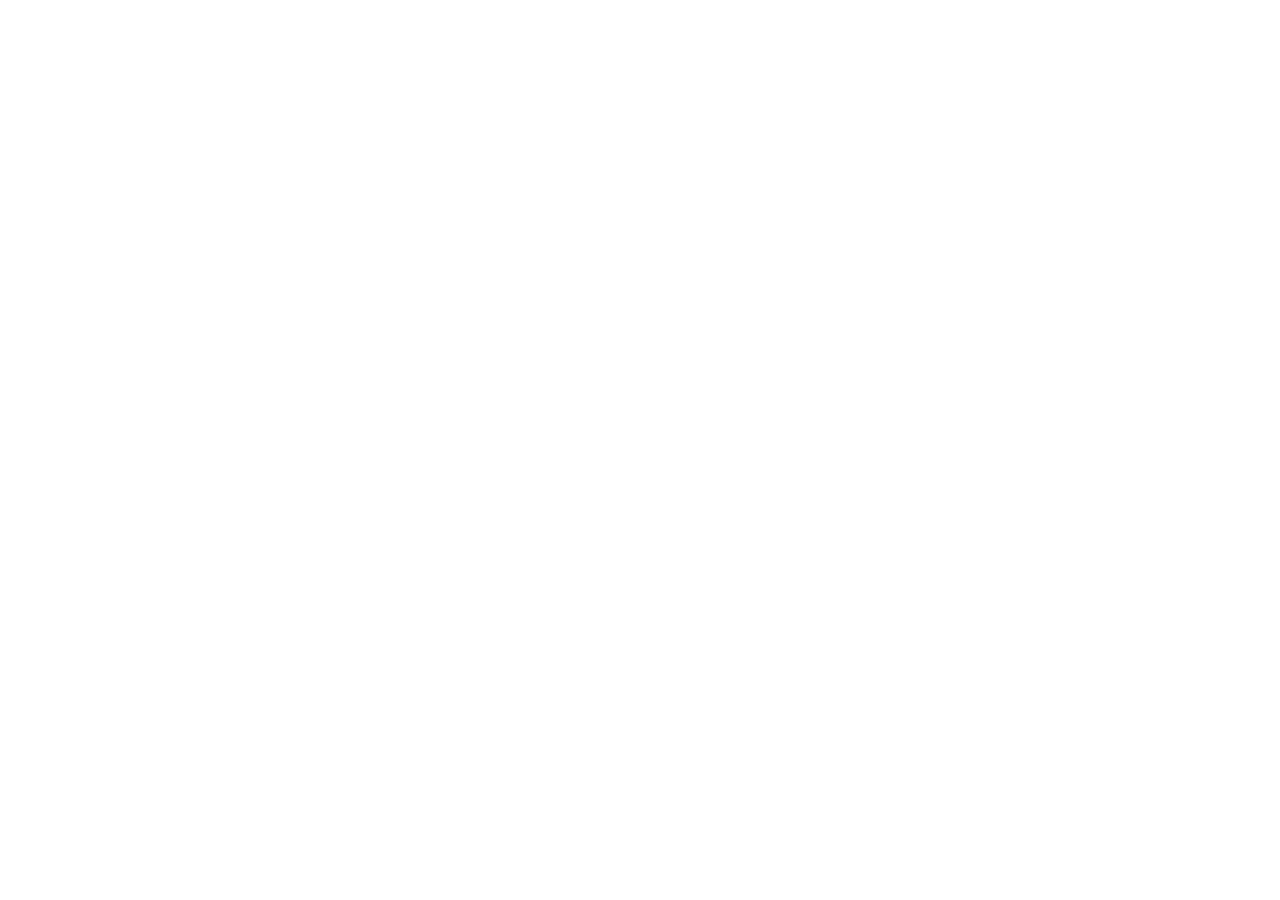
==== index.html @ 567edfd0 "Test implementation, html progress" ====
<!DOCTYPE html>
<html lang="en">
<head>
    <meta charset="UTF-8">
    <meta name="viewport" content="width=device-width, initial-scale=1.0">
    <title>Lo-Fi ChillSpace</title>
    <meta name="description" content="A cozy digital space to study, rela, and enjoy peaceful moments.">
</head>
<body>
    
</body>
</html>
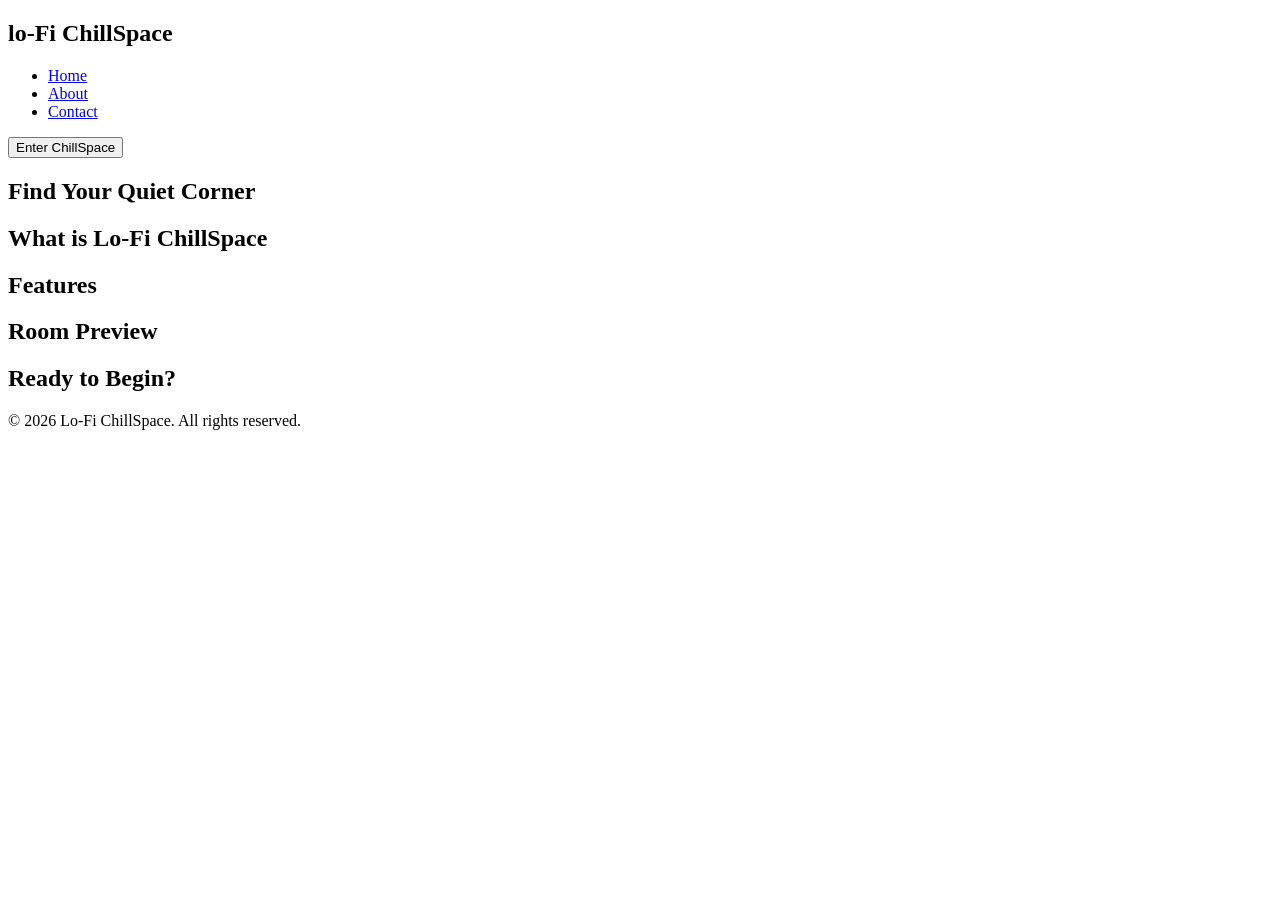
==== commit a392b695: "a" ====
--- a/index.html
+++ b/index.html
@@ -7,6 +7,41 @@
     <meta name="description" content="A cozy digital space to study, rela, and enjoy peaceful moments.">
 </head>
 <body>
-    
+    <header>
+        <nav>
+            <h1>lo-Fi ChillSpace</h1>
+
+            <ul>
+                <li><a href="index.html">Home</a></li>
+                <li><a href="about.html">About</a></li>
+                <li><a href="contact.html">Contact</a></li>
+            </ul>
+
+            <button>Enter ChillSpace</button>
+        </nav>
+    </header>
+
+    <main>
+        <section>
+            <h2>Find Your Quiet Corner</h2>
+        </section>
+        <section>
+            <h2>What is Lo-Fi ChillSpace</h2>
+        </section>
+        <section>
+            <h2>Features</h2>
+        </section>
+        <section>
+            <h2>Room Preview</h2>
+        </section>
+        <section>
+            <h2>Ready to Begin?</h2>
+        </section>
+    </main>
+
+    <footer>
+        <p>&copy; 2026 Lo-Fi ChillSpace. All rights reserved.</p>
+    </footer>
 </body>
+
 </html>
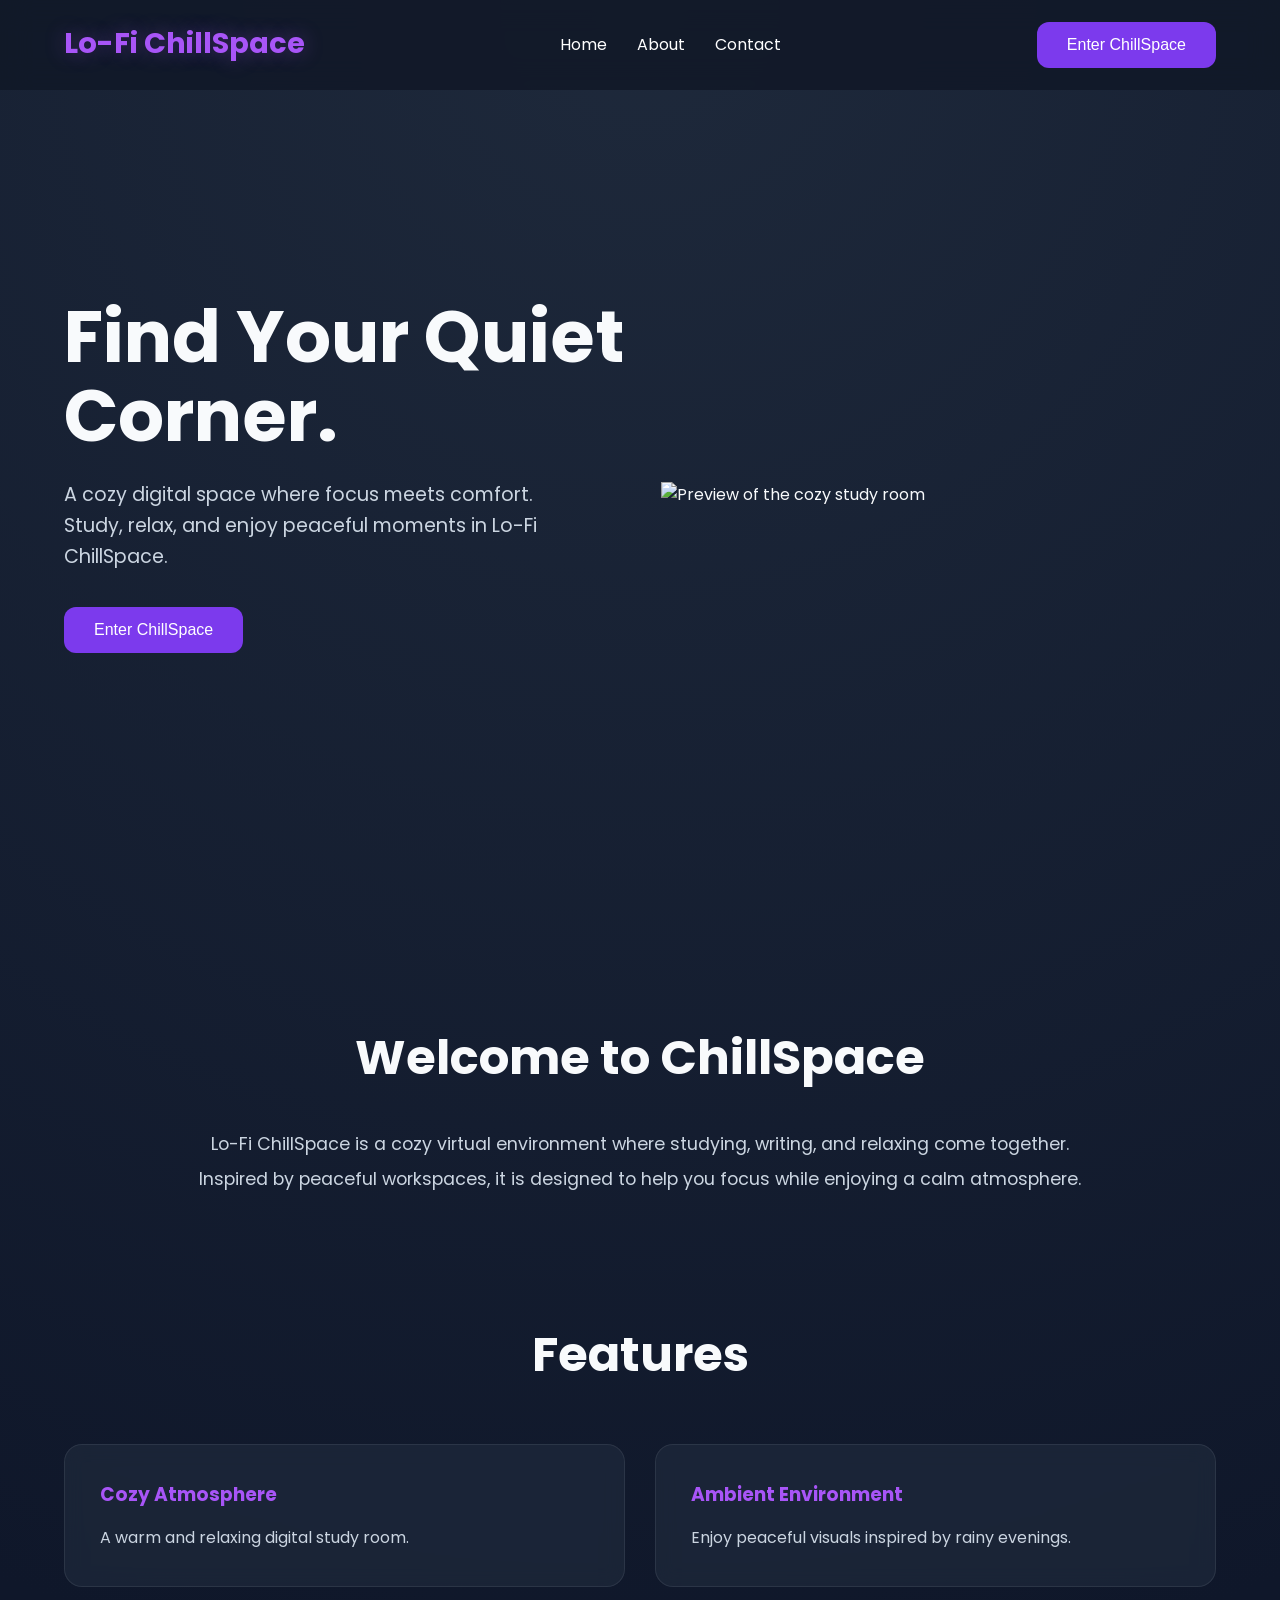
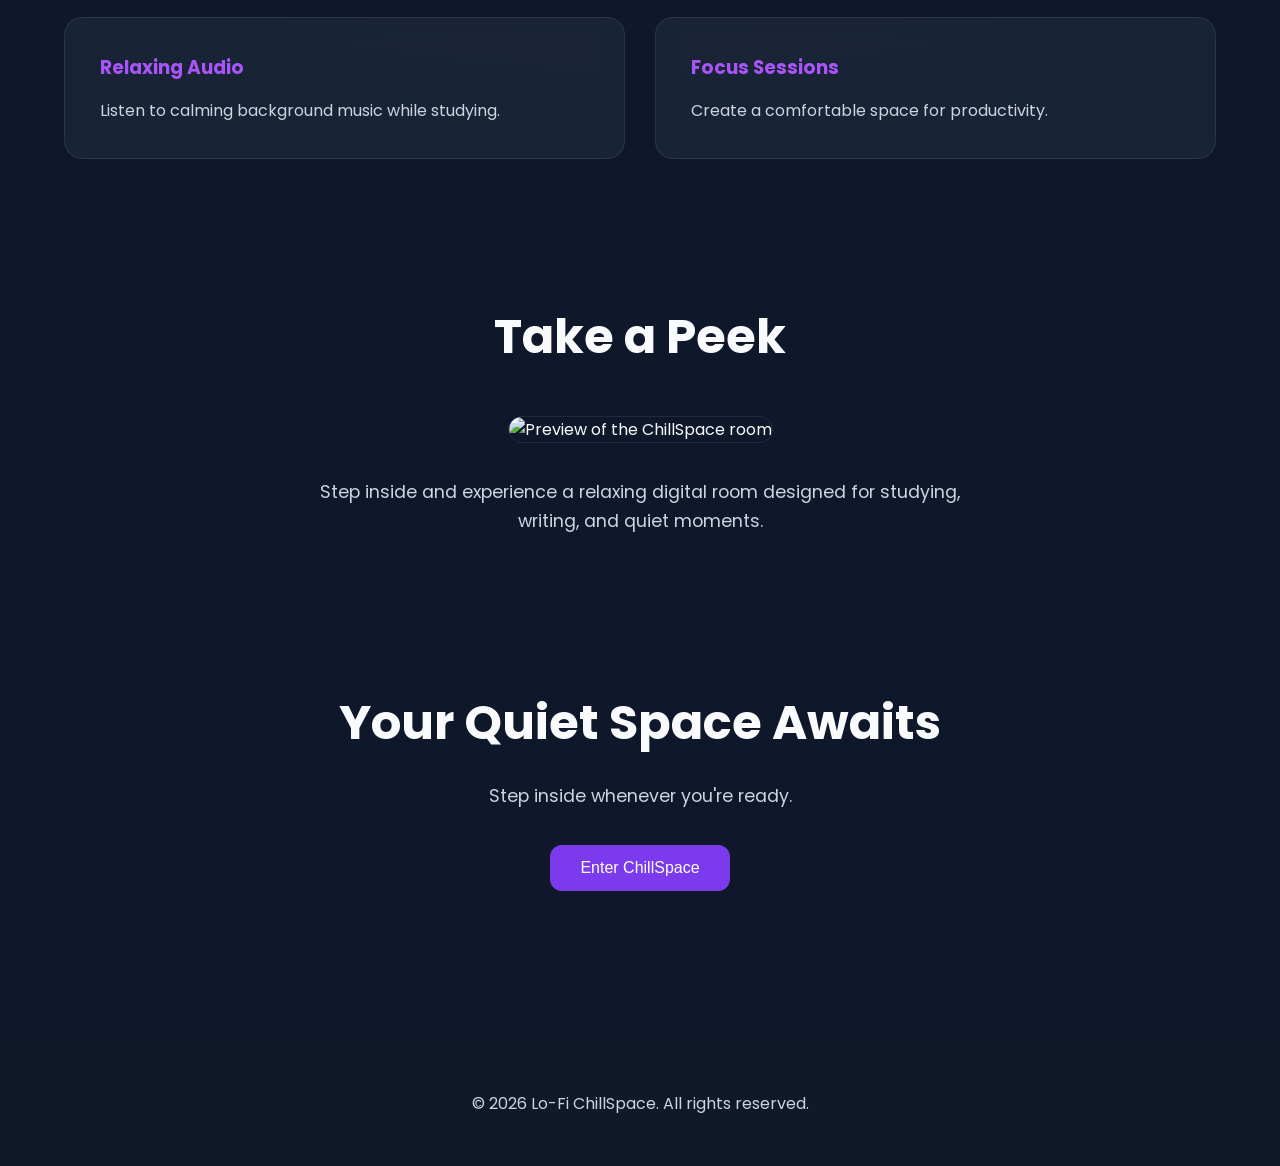
==== commit 9e963fcc: "Midpoint, added 4 htmls and working for the room" ====
--- a/index.html
+++ b/index.html
@@ -4,12 +4,16 @@
     <meta charset="UTF-8">
     <meta name="viewport" content="width=device-width, initial-scale=1.0">
     <title>Lo-Fi ChillSpace</title>
-    <meta name="description" content="A cozy digital space to study, rela, and enjoy peaceful moments.">
+    <meta name="description" content="A cozy digital space to study, relax, and enjoy peaceful moments.">
+    <link rel="stylesheet" href="css/style.css">
+    <link rel="icon" href="images/favicon.ico">
 </head>
+
 <body>
+
     <header>
         <nav>
-            <h1>lo-Fi ChillSpace</h1>
+            <h1>Lo-Fi ChillSpace</h1>
 
             <ul>
                 <li><a href="index.html">Home</a></li>
@@ -17,25 +21,91 @@
                 <li><a href="contact.html">Contact</a></li>
             </ul>
 
-            <button>Enter ChillSpace</button>
+            <a href="room.html">
+                <button>Enter ChillSpace</button>
+            </a>
         </nav>
     </header>
 
     <main>
-        <section>
-            <h2>Find Your Quiet Corner</h2>
+
+        <section id="hero">
+            <div class="hero-left">
+                <h2>Find Your Quiet Corner.</h2>
+                <p>
+                    A cozy digital space where focus meets comfort.
+                    Study, relax, and enjoy peaceful moments in
+                    Lo-Fi ChillSpace.
+                </p>
+                <a href="room.html">
+                    <button>Enter ChillSpace</button>
+                </a>
+            </div>
+
+            <div class="hero-right">
+                <img src="images/hero-placeholder.png"
+                     alt="Preview of the cozy study room">
+            </div>
         </section>
-        <section>
-            <h2>What is Lo-Fi ChillSpace</h2>
+
+        <section id="about">
+            <h2>Welcome to ChillSpace</h2>
+            <p>
+                Lo-Fi ChillSpace is a cozy virtual environment where studying,
+                writing, and relaxing come together. Inspired by peaceful
+                workspaces, it is designed to help you focus while enjoying
+                a calm atmosphere.
+            </p>
         </section>
-        <section>
+
+        <section id="features">
+
             <h2>Features</h2>
+
+            <div class="feature-grid">
+
+            <article>
+                <h3> Cozy Atmosphere</h3>
+                <p>A warm and relaxing digital study room.</p>
+            </article>
+
+            <article>
+                <h3> Ambient Environment</h3>
+                <p>Enjoy peaceful visuals inspired by rainy evenings.</p>
+            </article>
+
+            <article>
+                <h3> Relaxing Audio</h3>
+                <p>Listen to calming background music while studying.</p>
+            </article>
+
+            <article>
+                <h3> Focus Sessions</h3>
+                <p>Create a comfortable space for productivity.</p>
+            </article>
+        </div>
+
+    </section>
+
+
+        <section id="preview">
+            <h2>Take a Peek</h2>
+            <img src="images/room-placeholder.png"
+                 alt="Preview of the ChillSpace room">
+            <p>
+                Step inside and experience a relaxing digital room
+                designed for studying, writing, and quiet moments.
+            </p>
         </section>
-        <section>
-            <h2>Room Preview</h2>
-        </section>
-        <section>
-            <h2>Ready to Begin?</h2>
+
+        <section id="cta">
+            <h2>Your Quiet Space Awaits</h2>
+            <p>
+                Step inside whenever you're ready.
+            </p>
+            <a href="room.html">
+                <button>Enter ChillSpace</button>
+            </a>
         </section>
     </main>
 
@@ -43,5 +113,4 @@
         <p>&copy; 2026 Lo-Fi ChillSpace. All rights reserved.</p>
     </footer>
 </body>
-
 </html>
--- a/css/style.css
+++ b/css/style.css
@@ -0,0 +1,523 @@
+@import url('https://fonts.googleapis.com/css2?family=Poppins:wght@300;400;500;600;700&display=swap');
+
+*{
+    margin:0;
+    padding:0;
+    box-sizing:border-box;
+}
+
+html{
+    scroll-behavior:smooth;
+}
+
+body{
+    font-family:'Poppins',sans-serif;
+    background:
+    radial-gradient(circle at top,#1E293B 0%,#0F172A 60%);
+    color:#F8FAFC;
+    line-height:1.6;
+}
+
+header{
+    background:rgba(17,24,39,.85);
+    backdrop-filter:blur(15px);
+    position:sticky;
+    top:0;
+    z-index:1000;
+}
+
+nav{
+    width:90%;
+    max-width:1200px;
+    margin:auto;
+    display:flex;
+    justify-content:space-between;
+    align-items:center;
+    padding:22px 0;
+
+}
+
+nav h1{
+    color:#A855F7;
+    font-size:1.8rem;
+    font-weight:700;
+    text-shadow:0 0 20px rgba(168,85,247,.35);
+    transform:translateY(-2px);
+}
+
+nav ul{
+
+    list-style:none;
+    display:flex;
+    gap:30px;
+
+}
+
+nav a{
+    color:white;
+    text-decoration:none;
+
+    position:relative;
+
+    transition:.3s;
+}
+
+nav a::after{
+    content:"";
+
+    position:absolute;
+
+    left:0;
+    bottom:-6px;
+
+    width:0;
+    height:2px;
+
+    background:#38BDF8;
+
+    transition:.3s;
+}
+
+nav a:hover{
+    color:#38BDF8;
+}
+
+nav a:hover::after{
+    width:100%;
+}
+
+button{
+    background:#7C3AED;
+    color:white;
+    border:none;
+    border-radius:12px;
+    padding:14px 30px;
+
+    cursor:pointer;
+
+    font-size:1rem;
+    font-weight:500;
+    transition:.3s;
+}
+
+button:hover{
+    background:#6D28D9;
+    transform:translateY(-4px);
+    box-shadow:0 10px 25px rgba(124,58,237,.35);
+} 
+
+
+#hero{
+    width:90%;
+    max-width:1200px;
+    min-height:90vh;
+
+    margin:auto;
+
+    display:flex;
+    justify-content:space-between;
+    align-items:center;
+    gap:30px;
+}
+
+.hero-left h2{
+    font-size:4.5rem;;
+    line-height:1.1;
+    margin-bottom:25px;
+}
+
+.hero-left p{
+    font-size:1.2rem;
+    color:#CBD5E1;
+    max-width:480px;
+    margin-bottom:35px;
+}
+
+.hero-right{
+    flex:1;
+    display:flex;
+    justify-content:center;
+    align-items:center;
+}
+
+.hero-right img{
+    width:100%;
+    max-width:550px;
+}
+
+.hero-left{
+    flex:1;
+    animation:fadeUp .8s ease;
+    margin-top:-40px;
+}
+
+.hero-right{
+    animation:fadeUp 1.2s ease;
+}
+
+@keyframes fadeUp{
+
+    from{
+        opacity:0;
+        transform:translateY(40px);
+    }
+
+    to{
+        opacity:1;
+        transform:translateY(0);
+    }
+}
+
+footer{
+
+    margin-top:100px;
+    padding:50px;
+    text-align:center;
+    color:#CBD5E1;
+    background:#111827;
+
+}
+
+/*======ABOUT=====*/
+
+#about{
+
+    width:90%;
+    max-width:900px;
+    margin:120px auto;
+    text-align:center;
+
+}
+
+#about h2{
+
+    font-size:3rem;
+    margin-bottom:30px;
+
+}
+
+#about p{
+
+    color:#CBD5E1;
+    font-size:1.1rem;
+    line-height:2;
+
+}
+
+/*======FEATURES=====*/
+
+#features{
+
+    width:90%;
+    max-width:1200px;
+    margin:120px auto;
+
+}
+
+#features h2{
+
+    text-align:center;
+    margin-bottom:50px;
+    font-size:3rem;
+
+}
+
+.feature-grid{
+
+    display:grid;
+    grid-template-columns:repeat(2,1fr);
+    gap:30px;
+
+}
+
+.feature-grid article{
+
+    background:rgba(30,41,59,.75);
+    backdrop-filter:blur(10px);
+    border:1px solid rgba(255,255,255,.08);
+    border-radius:18px;
+    padding:35px;
+    transition:.3s;
+
+}
+
+.feature-grid article:hover{
+
+    transform:translateY(-8px);
+    box-shadow:0 15px 35px rgba(0,0,0,.35);
+
+}
+
+.feature-grid h3{
+
+    margin-bottom:15px;
+    color:#A855F7;
+
+}
+
+.feature-grid p{
+
+    color:#CBD5E1;
+
+}
+
+/*======PREVIEW=====*/
+
+#preview{
+
+    width:90%;
+    max-width:1000px;
+    margin:140px auto;
+    text-align:center;
+
+}
+
+#preview h2{
+
+    font-size:3rem;
+    margin-bottom:40px;
+
+}
+
+#preview img{
+
+    width:100%;
+    max-width:750px;
+    border-radius:20px;
+    margin-bottom:35px;
+    border:1px solid rgba(255,255,255,.08);
+
+}
+
+#preview p{
+
+    color:#CBD5E1;
+    max-width:700px;
+    margin:auto;
+    font-size:1.1rem;
+
+}
+
+/*======CTA=====*/
+
+#cta{
+
+    width:90%;
+    max-width:900px;
+    margin:150px auto;
+    text-align:center;
+
+}
+
+#cta h2{
+
+    font-size:3rem;
+    margin-bottom:20px;
+
+}
+
+#cta p{
+
+    color:#CBD5E1;
+    margin-bottom:35px;
+    font-size:1.1rem;
+
+}
+
+@media(max-width:900px){
+
+    nav{
+
+        flex-direction:column;
+        gap:20px;
+
+    }
+
+    #hero{
+
+        flex-direction:column;
+        text-align:center;
+
+    }
+
+    .hero-left h2{
+
+        font-size:3rem;
+
+    }
+
+    .hero-left p{
+
+        margin:auto auto 35px;
+
+    }
+
+    .feature-grid{
+
+        grid-template-columns:1fr;
+
+    }
+}
+
+/*======ABOUT PAGE (about.html)=====*/
+
+#about-hero,
+#our-story,
+#our-mission{
+
+    width:90%;
+    max-width:900px;
+    margin:120px auto;
+    text-align:center;
+
+}
+
+#about-hero h2,
+#our-story h2,
+#our-mission h2{
+
+    font-size:3rem;
+    margin-bottom:25px;
+
+}
+
+#about-hero p,
+#our-story p,
+#our-mission p{
+
+    color:#CBD5E1;
+    line-height:2;
+    font-size:1.1rem;
+
+}
+
+#future-features{
+
+    width:90%;
+    max-width:1200px;
+    margin:120px auto;
+
+}
+
+#future-features h2{
+
+    text-align:center;
+    margin-bottom:60px;
+
+}
+
+/*======CONTACT PAGE (contact.html)=====*/
+
+#contact-hero{
+
+    width:90%;
+    max-width:900px;
+    margin:120px auto;
+    text-align:center;
+
+}
+
+#contact-hero h2{
+
+    font-size:3rem;
+    margin-bottom:25px;
+
+}
+
+#contact-hero p{
+
+    color:#CBD5E1;
+    font-size:1.1rem;
+    line-height:2;
+
+}
+
+#contact-form{
+
+    width:90%;
+    max-width:700px;
+    margin:80px auto;
+
+}
+
+form{
+
+    display:flex;
+    flex-direction:column;
+    gap:20px;
+
+}
+
+label{
+
+    font-weight:600;
+
+}
+
+input,
+textarea{
+
+    background:#1E293B;
+    border:1px solid rgba(255,255,255,.1);
+    color:white;
+    padding:16px;
+    border-radius:12px;
+    font-size:1rem;
+    outline:none;
+    transition:.3s;
+
+}
+
+input:focus,
+textarea:focus{
+
+    border-color:#7C3AED;
+    box-shadow:0 0 15px rgba(124,58,237,.35);
+
+}
+
+textarea{
+
+    resize:vertical;
+
+}
+
+/*======ROOM PAGE (study-room.html)=====*/
+
+#study-room{
+    display:flex;
+    justify-content:center;
+    align-items:center;
+    padding:40px;
+
+}
+
+.room-background{
+    width: 100%;
+    height: 100vh;
+}
+
+.room-background img{
+    width:85%;
+    max-width:1200px;
+    height:auto;
+    display:block;
+    margin:auto;
+
+}
+
+.room-window{
+
+}
+
+.room-desk{
+
+}
+
+.room-companion{
+
+}
+
+.room-ui{
+
+}
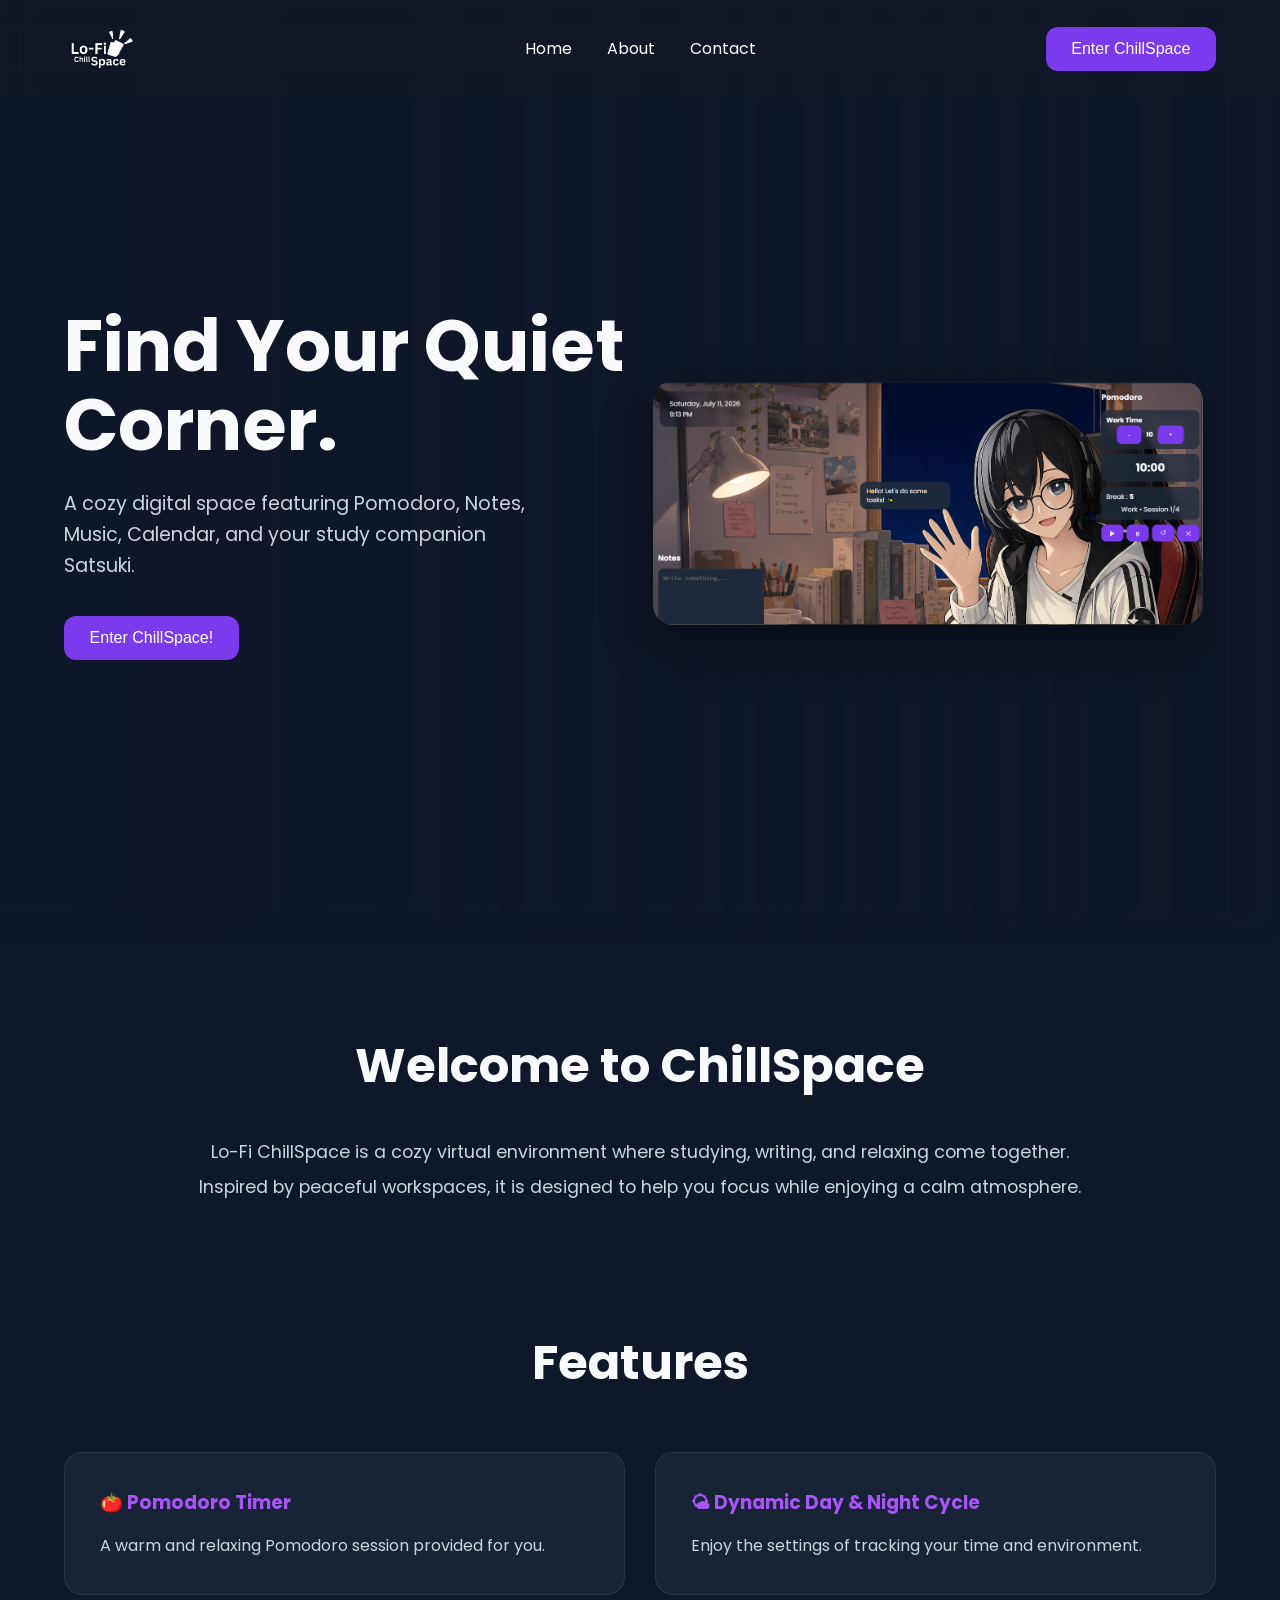
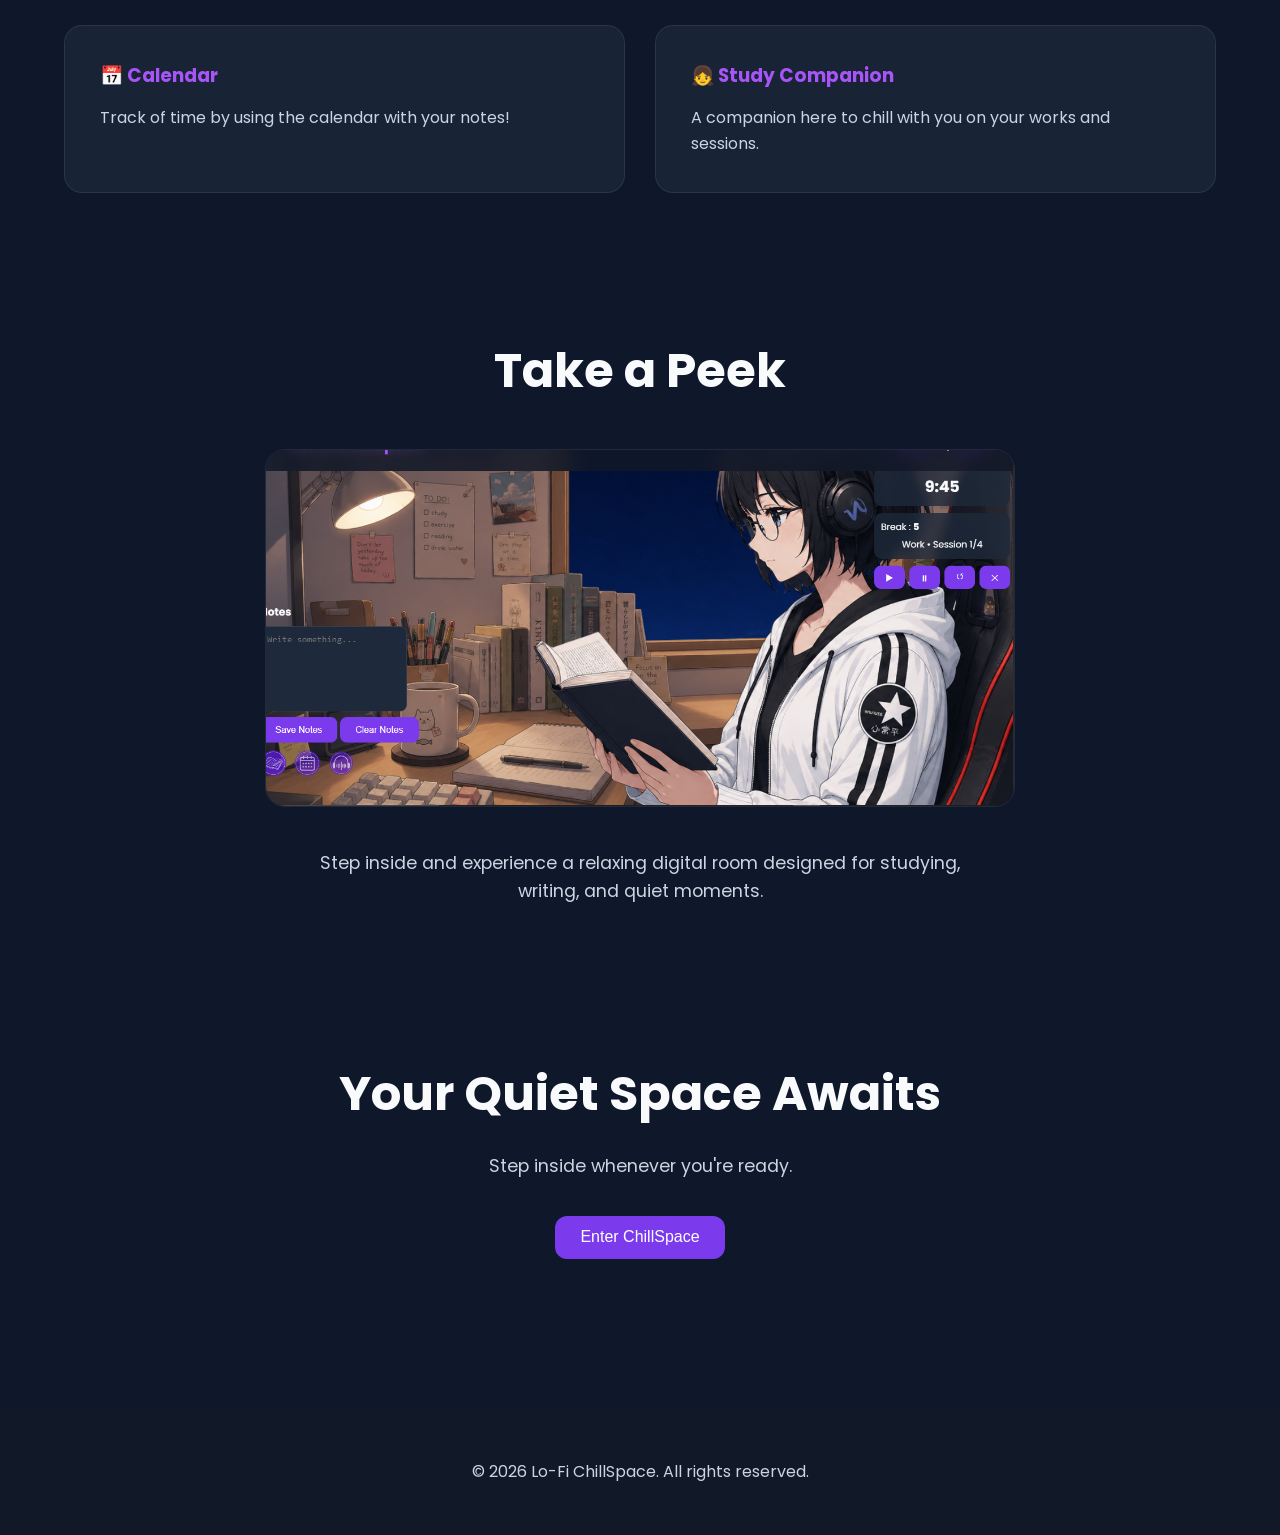
==== commit 217d9cc1: "Final Commit" ====
--- a/index.html
+++ b/index.html
@@ -1,5 +1,6 @@
 <!DOCTYPE html>
 <html lang="en">
+
 <head>
     <meta charset="UTF-8">
     <meta name="viewport" content="width=device-width, initial-scale=1.0">
@@ -9,11 +10,12 @@
     <link rel="icon" href="images/favicon.ico">
 </head>
 
-<body>
-
+<body class="home-page">
     <header>
         <nav>
-            <h1>Lo-Fi ChillSpace</h1>
+            <a href="index.html" class="logo"> <!--Logo SVG used here-->
+                <img src="image/logo/logo.png" alt="Lo-Fi ChillSpace">
+            </a>
 
             <ul>
                 <li><a href="index.html">Home</a></li>
@@ -33,18 +35,20 @@
             <div class="hero-left">
                 <h2>Find Your Quiet Corner.</h2>
                 <p>
-                    A cozy digital space where focus meets comfort.
-                    Study, relax, and enjoy peaceful moments in
-                    Lo-Fi ChillSpace.
+                    A cozy digital space featuring
+                    Pomodoro, Notes, Music,
+                    Calendar, and your study
+                    companion Satsuki.
                 </p>
                 <a href="room.html">
-                    <button>Enter ChillSpace</button>
+                    <button>Enter ChillSpace!</button>
                 </a>
             </div>
 
             <div class="hero-right">
-                <img src="images/hero-placeholder.png"
-                     alt="Preview of the cozy study room">
+
+                <img class="hero-preview" src="image/images/preview.png" alt="Preview">
+
             </div>
         </section>
 
@@ -64,34 +68,33 @@
 
             <div class="feature-grid">
 
-            <article>
-                <h3> Cozy Atmosphere</h3>
-                <p>A warm and relaxing digital study room.</p>
-            </article>
+                <article>
+                    <h3> 🍅 Pomodoro Timer</h3>
+                    <p>A warm and relaxing Pomodoro session provided for you.</p>
+                </article>
 
-            <article>
-                <h3> Ambient Environment</h3>
-                <p>Enjoy peaceful visuals inspired by rainy evenings.</p>
-            </article>
+                <article>
+                    <h3> 🌤 Dynamic Day & Night Cycle</h3>
+                    <p>Enjoy the settings of tracking your time and environment.</p>
+                </article>
 
-            <article>
-                <h3> Relaxing Audio</h3>
-                <p>Listen to calming background music while studying.</p>
-            </article>
+                <article>
+                    <h3>📅 Calendar</h3>
+                    <p>Track of time by using the calendar with your notes!</p>
+                </article>
 
-            <article>
-                <h3> Focus Sessions</h3>
-                <p>Create a comfortable space for productivity.</p>
-            </article>
-        </div>
+                <article>
+                    <h3>👧 Study Companion</h3>
+                    <p>A companion here to chill with you on your works and sessions.</p>
+                </article>
+            </div>
 
-    </section>
+        </section>
 
 
         <section id="preview">
             <h2>Take a Peek</h2>
-            <img src="images/room-placeholder.png"
-                 alt="Preview of the ChillSpace room">
+            <img src="image/images/sneakpeak.png" alt="Preview of the ChillSpace room">
             <p>
                 Step inside and experience a relaxing digital room
                 designed for studying, writing, and quiet moments.
@@ -113,4 +116,5 @@
         <p>&copy; 2026 Lo-Fi ChillSpace. All rights reserved.</p>
     </footer>
 </body>
+
 </html>
--- a/css/style.css
+++ b/css/style.css
@@ -18,6 +18,67 @@
     line-height:1.6;
 }
 
+body.about-page{
+    position:relative;
+    background:#0f172a;
+    overflow-x:hidden;
+
+}
+
+body.about-page::before{
+    content:"";
+    position:fixed;
+    inset:0;
+    background:
+        linear-gradient(
+            rgba(15,23,42,.78),
+            rgba(15,23,42,.78)
+        ),
+        url("image/images/preview.png")
+        center center/cover
+        no-repeat;
+    filter:blur(12px)
+           brightness(.55);
+    transform:scale(1.08);
+    z-index:-2;
+}
+
+body.about-page::after{
+    content:"";
+    position:fixed;
+    inset:0;
+    background:
+        rgba(15,23,42,.35);
+    z-index:-1;
+}
+
+body.about-page::before{
+    content:"";
+    position:fixed;
+    inset:0;
+    background:
+        linear-gradient(
+            rgba(15,23,42,.78),
+            rgba(15,23,42,.78)
+        ),
+        url("../image/background/preview.png") center/cover no-repeat;
+    filter: blur(12px) brightness(.55);
+    transform: scale(1.08);
+    z-index:-2;
+    pointer-events:none;
+}
+
+#about-hero,
+#our-story,
+#our-mission,
+#future-features{
+    background:rgba(15,23,42,.35);
+    backdrop-filter:blur(10px);
+    border-radius:24px;
+    padding:60px;
+    margin-bottom:60px;
+}
+
 header{
     background:rgba(17,24,39,.85);
     backdrop-filter:blur(15px);
@@ -30,11 +91,59 @@
     width:90%;
     max-width:1200px;
     margin:auto;
-    display:flex;
-    justify-content:space-between;
+
+    display:grid;
+    grid-template-columns:220px 1fr 220px;
+
     align-items:center;
-    padding:22px 0;
-
+
+    padding:14px 0;
+}
+
+nav ul{
+    display:flex;
+    justify-content:center;
+    gap:35px;
+    list-style:none;
+}
+
+nav > a:last-child{
+    justify-self:end;
+}
+
+body.home-page{
+    position:relative;
+    background:#0f172a;
+    overflow-x:hidden;
+}
+
+body.home-page::before{
+    content:"";
+    position:fixed;
+    inset:0;
+    background:
+        linear-gradient(
+            to right,
+            rgba(15,23,42,.96) 0%,
+            rgba(15,23,42,.90) 30%,
+            rgba(15,23,42,.65) 55%,
+            rgba(15,23,42,.20) 80%,
+            rgba(15,23,42,0) 100%
+        ),
+        url("../image/background/preview.png") center/cover no-repeat;
+    filter: blur(8px) saturate(1.05);
+    transform: scale(1.06);
+    z-index:-2;
+    pointer-events:none;
+}
+
+body.home-page::after{
+    content:"";
+    position:fixed;
+    inset:0;
+    background:rgba(15,23,42,.35);
+    z-index:-1;
+    pointer-events:none;
 }
 
 nav h1{
@@ -45,13 +154,6 @@
     transform:translateY(-2px);
 }
 
-nav ul{
-
-    list-style:none;
-    display:flex;
-    gap:30px;
-
-}
 
 nav a{
     color:white;
@@ -91,7 +193,8 @@
     color:white;
     border:none;
     border-radius:12px;
-    padding:14px 30px;
+    padding:clamp(8px,1vw,14px)
+         clamp(16px,2vw,30px);
 
     cursor:pointer;
 
@@ -108,6 +211,8 @@
 
 
 #hero{
+    position:relative;
+
     width:90%;
     max-width:1200px;
     min-height:90vh;
@@ -117,7 +222,19 @@
     display:flex;
     justify-content:space-between;
     align-items:center;
-    gap:30px;
+
+    overflow:hidden;
+    border-radius:24px;
+}
+
+ 
+
+.hero-left,
+.hero-right{
+
+    position:relative;
+    z-index:1;
+
 }
 
 .hero-left h2{
@@ -168,14 +285,19 @@
     }
 }
 
+.hero-preview{
+    width:560px;
+    border-radius:20px;
+    box-shadow:
+        0 20px 50px rgba(0,0,0,.45);
+}
+
 footer{
-
     margin-top:100px;
     padding:50px;
     text-align:center;
     color:#CBD5E1;
     background:#111827;
-
 }
 
 /*======ABOUT=====*/
@@ -326,56 +448,33 @@
 
 @media(max-width:900px){
 
-    nav{
-
-        flex-direction:column;
-        gap:20px;
-
+    .notes-widget{
+        width:220px;
     }
 
-    #hero{
-
-        flex-direction:column;
-        text-align:center;
-
+    .pomodoro-widget{
+        width:180px;
     }
 
-    .hero-left h2{
-
-        font-size:3rem;
-
+    .calendar-widget{
+        width:240px;
     }
 
-    .hero-left p{
-
-        margin:auto auto 35px;
-
-    }
-
-    .feature-grid{
-
-        grid-template-columns:1fr;
-
-    }
-}
+}work 
 
 /*======ABOUT PAGE (about.html)=====*/
-
 #about-hero,
 #our-story,
 #our-mission{
-
     width:90%;
     max-width:900px;
     margin:120px auto;
     text-align:center;
-
 }
 
 #about-hero h2,
 #our-story h2,
 #our-mission h2{
-
     font-size:3rem;
     margin-bottom:25px;
 
@@ -407,7 +506,6 @@
 }
 
 /*======CONTACT PAGE (contact.html)=====*/
-
 #contact-hero{
 
     width:90%;
@@ -482,42 +580,243 @@
 
 }
 
-/*======ROOM PAGE (study-room.html)=====*/
+/*====== ROOM PAGE ======*/
 
 #study-room{
+    position:relative;
+    width:100%;
+    min-height:calc(100vh - 96px);
+    overflow:hidden;
+    padding:0;
+}
+
+.room-scene{
+    position:relative;
+    width:min(98vw, 1500px);
+    aspect-ratio:16/9;
+    margin:0 auto;
+    overflow:hidden;
+}
+
+.room-sky,
+.room-background{
+    position:absolute;
+    inset:0;
+}
+
+.room-sky img{
+    width:100%;
+    height:100%;
+    display:block;
+    object-fit:cover;
+}
+
+.room-background img{
+    width:100%;
+    height:100%;
+    object-fit:cover;
+    object-position:center;
+}
+
+.room-companion{
+    position:absolute;
+    right:8%;
+    bottom:0;
+    z-index:3;
+}
+
+.room-ui{
+    position:absolute;
+    inset:0;
+    z-index:10;
+    pointer-events:none;
+}
+
+/* CLOCK */
+
+.clock-widget{
+    position:absolute;
+    top:20px;
+    left:clamp(10px,2vw,25px);
+    pointer-events:auto;
+    background:linear-gradient(
+        to right,
+        rgba(12,18,32,.55) 0%,
+        rgba(12,18,32,.25) 55%,
+        rgba(12,18,32,0) 100%
+    );
+    backdrop-filter:blur(8px);
+    padding:18px 24px;
+    border-radius:18px;
+    color:whitesmoke;
+}
+
+/*============== POMODORO ==============*/
+
+.pomodoro-widget{
+    position:absolute;
+    top:20px;
+    right:20px;
+    width:240px;
+    display:flex;
+    flex-direction:column;
+    gap:12px;
+    z-index:20;
+
+}
+
+.pomodoro-widget h3{
+    margin-bottom:4px;
+
+}
+
+.pomodoro-card{
+    background:rgba(30,41,59,.75);
+    backdrop-filter:blur(8px);
+    border-radius:14px;
+    padding:12px;
+
+}
+
+.work-display{
     display:flex;
     justify-content:center;
     align-items:center;
-    padding:40px;
-
-}
-
-.room-background{
-    width: 100%;
-    height: 100vh;
-}
-
-.room-background img{
-    width:85%;
-    max-width:1200px;
+    gap:8px;
+}
+
+#timer-display{
+    text-align:center;
+    font-size:clamp(1.5rem,2vw,2.2rem);
+    font-weight:700;
+}
+
+#session-display{
+    margin-top:6px;
+    text-align:center;
+}
+
+.timer-buttons{
+    display:grid;
+    grid-template-columns:repeat(4,1fr);
+    gap:8px;
+}
+
+.timer-buttons button{
+    padding:10px;
+}
+
+#work-minutes,
+#break-minutes{
+    font-weight:bold;
+    min-width:24px;
+    text-align:center;
+}
+
+.logo{
+    display:flex;
+    align-items:center;
+}
+
+.logo img{
+    width:70px;
     height:auto;
     display:block;
-    margin:auto;
-
-}
-
-.room-window{
-
-}
-
-.room-desk{
-
-}
-
-.room-companion{
-
-}
-
-.room-ui{
-
+}
+
+/* LEFT PANEL HOLDER */
+
+#left-panel{
+    position:absolute;
+    left:20px;
+    bottom:110px;
+    width:min(300px, 32vw);
+    z-index:15;
+    pointer-events:auto;
+}
+
+/* NOTES WIDGET */
+
+.notes-widget{
+    display:flex;
+    flex-direction:column;
+    gap:10px;
+    width:clamp(220px,25vw,320px);
+}
+
+#notes-box{
+    width:260px;
+    height:150px;
+    resize:none;
+    padding:12px;
+    border-radius:12px;
+}
+
+/* CALENDAR WIDGET */
+
+.calendar-widget{
+    width:300px;
+    display:flex;
+    flex-direction:column;
+    gap:10px;
+}
+
+#calendar-grid{
+    display:grid;
+    grid-template-columns:repeat(7, 1fr);
+    gap:6px;
+    margin-top:12px;
+    width:100%;
+}
+
+.calendar-day{
+    text-align:center;
+    padding:8px;
+    border-radius:8px;
+    background:rgba(255,255,255,.08);
+}
+
+.today{
+    background:#7C3AED;
+    font-weight:bold;
+}
+
+/* MUSIC WIDGET */
+
+.music-widget{
+    display:flex;
+    flex-direction:column;
+    gap:10px;
+}
+
+.music-controls{
+    display:flex;
+    gap:10px;
+}
+
+/* SHORTCUT BAR */
+
+.shortcut-bar{
+    position:absolute;
+    left:20px;
+    bottom:40px;
+    z-index:16;
+    display:flex;
+    gap:12px;
+}
+
+.shortcut-bar img{
+    width:48px;
+    cursor:pointer;
+    transition:.25s;
+}
+
+.shortcut-bar img:hover{
+    transform:scale(1.08);
+}
+
+/* UTILITIES */
+
+.hidden{
+    display:none;
 }
